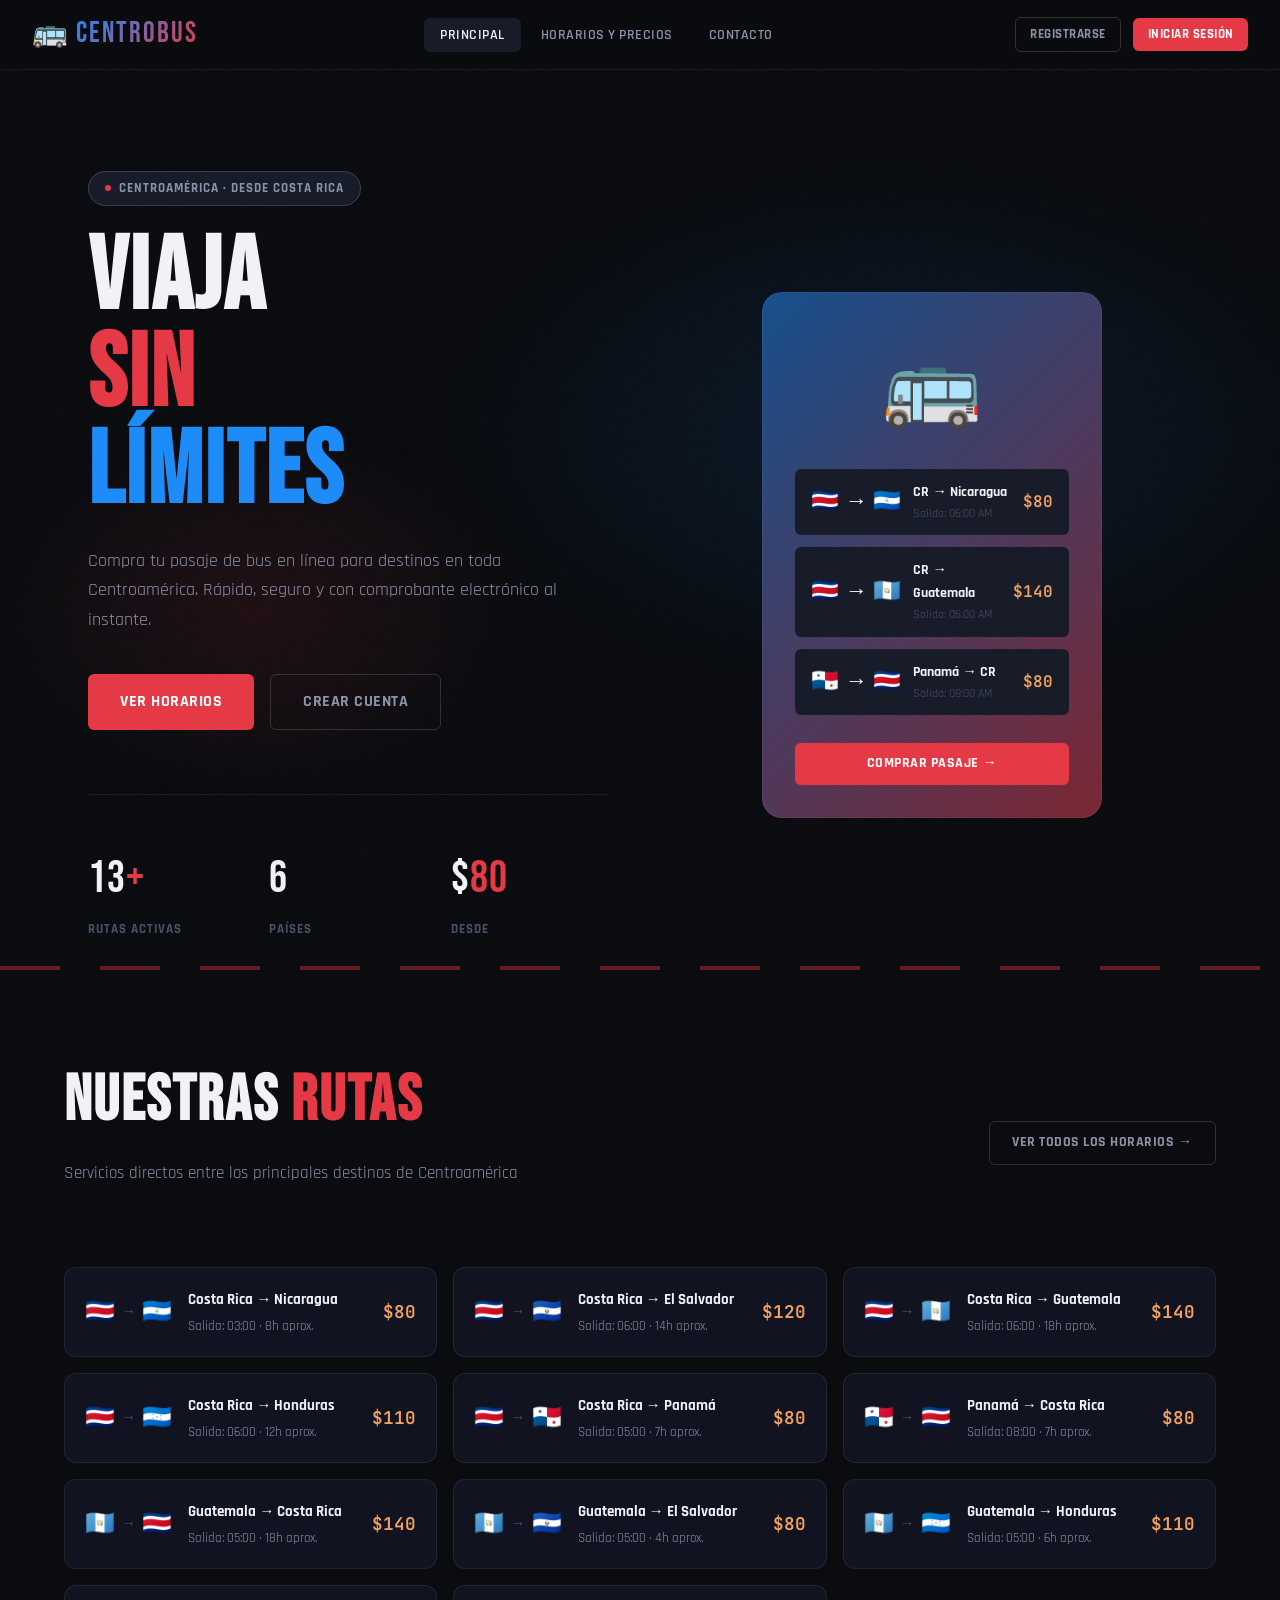
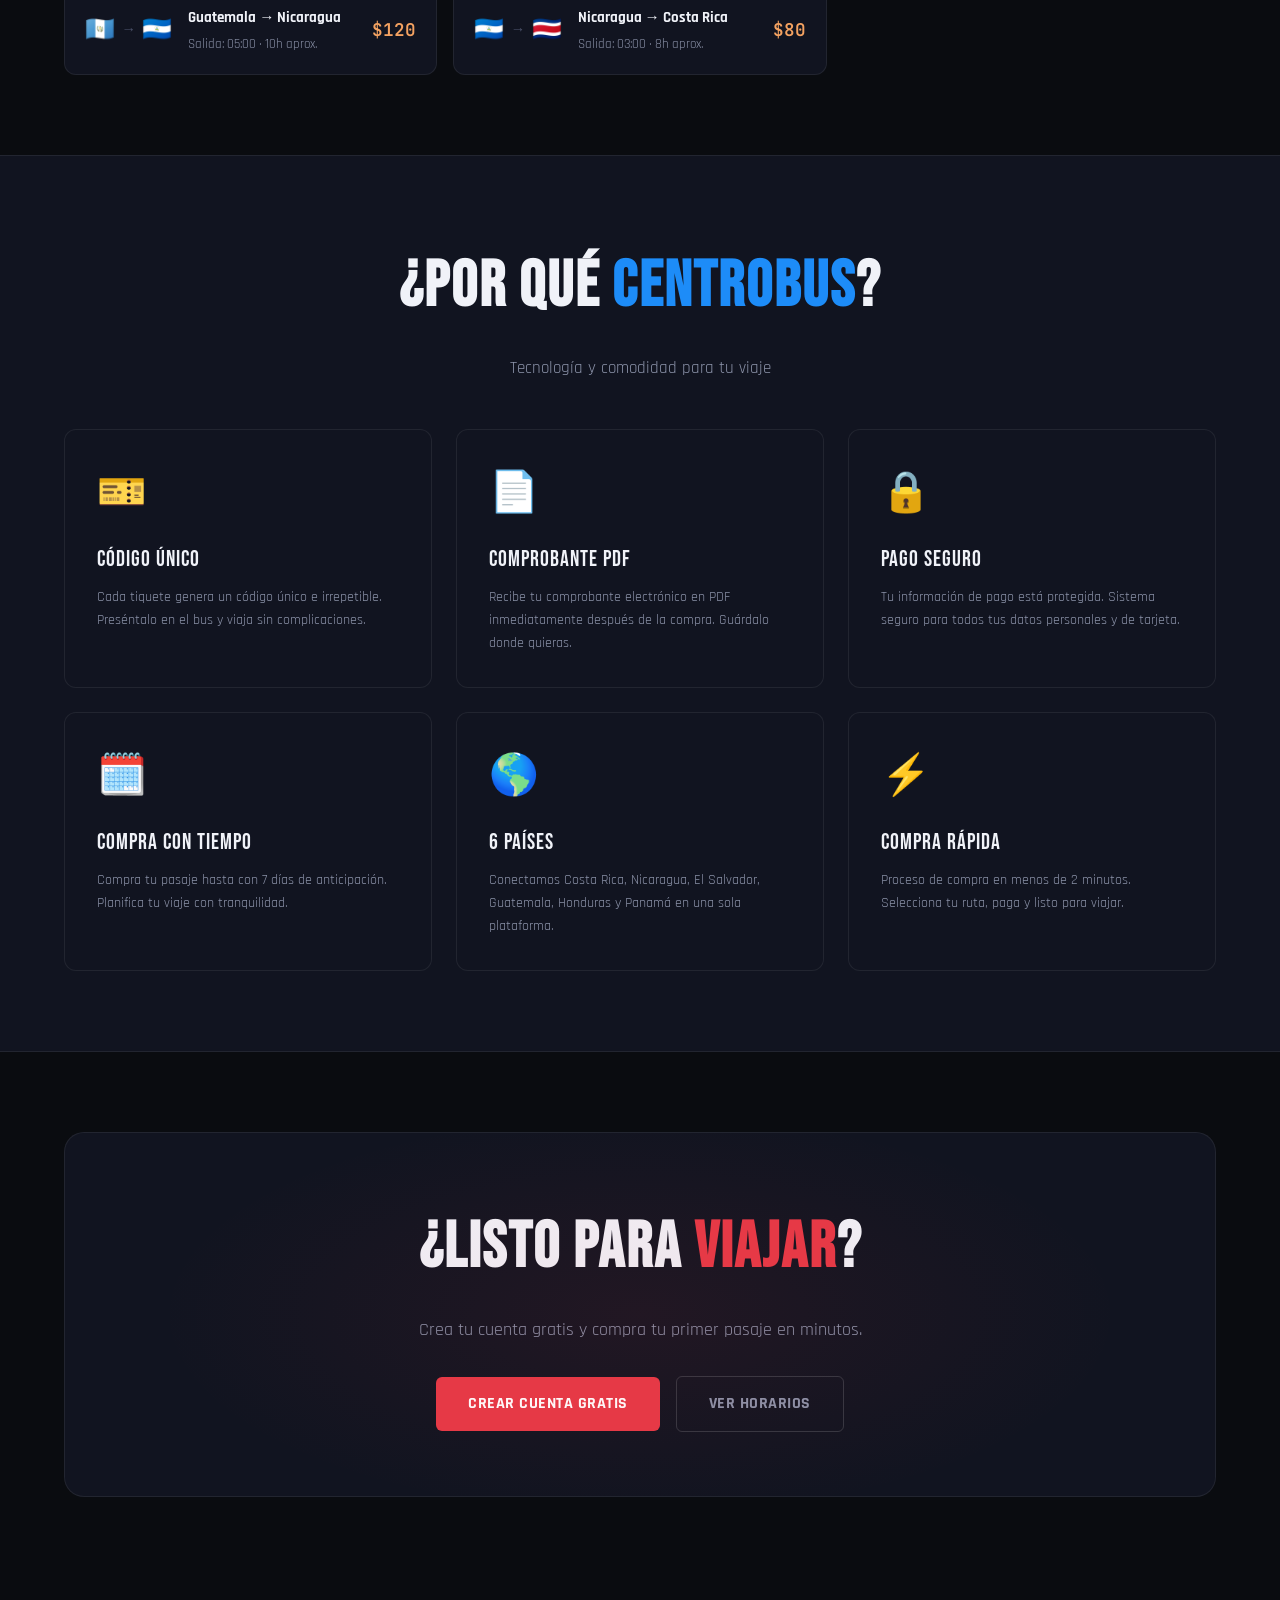
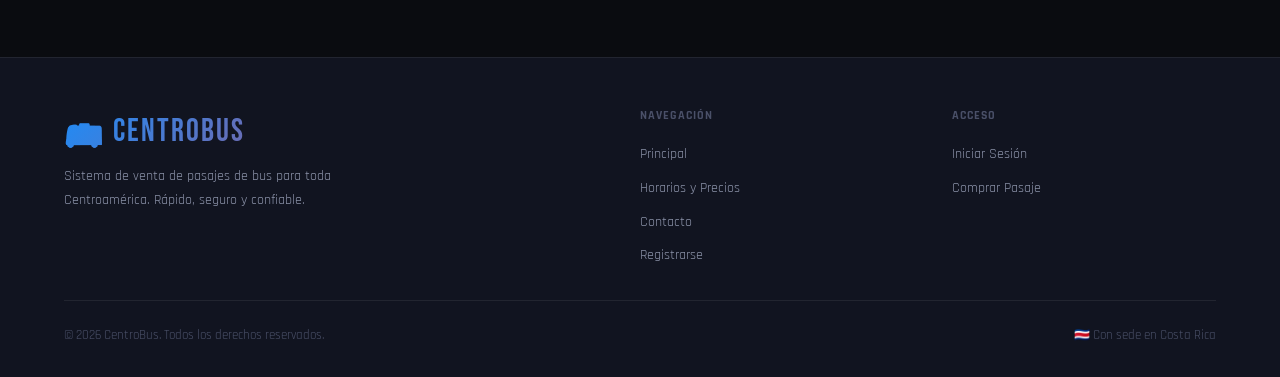
==== src/main/resources/static/index.html @ bdf1cc49 "refactor: mover frontend a src/main/resources/static para Spring Boot" ====
<!DOCTYPE html>
<html lang="es">
<head>
  <meta charset="UTF-8" />
  <meta name="viewport" content="width=device-width, initial-scale=1.0" />
  <title>CentroBus — Viajes Internacionales Centroamérica</title>
  <link rel="stylesheet" href="css/styles.css" />
  <style>
    /* ── Hero ──────────────────────────────────────────── */
    .hero {
      min-height: 100vh;
      display: flex;
      align-items: center;
      position: relative;
      overflow: hidden;
      padding-top: var(--nav-height);
    }

    .hero-bg {
      position: absolute;
      inset: 0;
      background:
        radial-gradient(ellipse 60% 50% at 70% 40%, rgba(29,140,248,0.12) 0%, transparent 60%),
        radial-gradient(ellipse 40% 40% at 20% 60%, rgba(230,57,70,0.10) 0%, transparent 55%);
      pointer-events: none;
    }

    /* Road lines decoration */
    .hero-road {
      position: absolute;
      bottom: 0;
      left: 0;
      right: 0;
      height: 4px;
      background: repeating-linear-gradient(
        90deg,
        var(--red) 0px,
        var(--red) 60px,
        transparent 60px,
        transparent 100px
      );
      opacity: 0.4;
    }

    .hero-content {
      position: relative;
      z-index: 1;
    }

    .hero-tag {
      display: inline-flex;
      align-items: center;
      gap: 0.5rem;
      background: var(--bg-elevated);
      border: 1px solid var(--border-bright);
      border-radius: 100px;
      padding: 0.4rem 1rem;
      font-size: 0.8rem;
      font-weight: 700;
      text-transform: uppercase;
      letter-spacing: 1px;
      color: var(--text-secondary);
      margin-bottom: 1.5rem;
      animation: fadeUp 0.4s ease forwards;
    }

    .hero-tag .dot {
      width: 6px;
      height: 6px;
      background: var(--red);
      border-radius: 50%;
      animation: pulse-red 2s infinite;
    }

    .hero-title {
      font-family: var(--font-display);
      font-size: clamp(3.5rem, 8vw, 7rem);
      line-height: 0.95;
      letter-spacing: 2px;
      margin-bottom: 1.5rem;
      animation: fadeUp 0.5s ease 0.1s both;
    }

    .hero-title .line-red {
      color: var(--red);
      display: block;
    }

    .hero-title .line-blue {
      color: var(--blue);
      display: block;
    }

    .hero-desc {
      font-size: 1.15rem;
      color: var(--text-secondary);
      max-width: 520px;
      margin-bottom: 2.5rem;
      animation: fadeUp 0.5s ease 0.2s both;
    }

    .hero-actions {
      display: flex;
      gap: 1rem;
      flex-wrap: wrap;
      animation: fadeUp 0.5s ease 0.3s both;
    }

    .hero-stats {
      display: grid;
      grid-template-columns: repeat(3, 1fr);
      gap: 1.5rem;
      margin-top: 4rem;
      padding-top: 3rem;
      border-top: 1px solid var(--border);
      animation: fadeUp 0.5s ease 0.4s both;
    }

    .stat-value {
      font-family: var(--font-display);
      font-size: 2.8rem;
      letter-spacing: 1px;
      color: var(--text-primary);
    }

    .stat-value span { color: var(--red); }

    .stat-label {
      color: var(--text-muted);
      font-size: 0.8rem;
      text-transform: uppercase;
      letter-spacing: 1px;
      font-weight: 700;
      margin-top: 0.25rem;
    }

    /* Decorative bus illustration */
    .hero-visual {
      position: relative;
      z-index: 1;
      display: flex;
      align-items: center;
      justify-content: center;
    }

    .bus-card {
      background: var(--bg-card);
      border: 1px solid var(--border);
      border-radius: var(--radius-lg);
      padding: 2rem;
      width: 340px;
      animation: fadeUp 0.6s ease 0.2s both;
      position: relative;
    }

    .bus-card::before {
      content: '';
      position: absolute;
      inset: -1px;
      border-radius: var(--radius-lg);
      background: linear-gradient(135deg, var(--blue), var(--red));
      z-index: -1;
      opacity: 0.5;
    }

    .bus-icon-big {
      font-size: 5rem;
      text-align: center;
      display: block;
      margin-bottom: 1rem;
    }

    .route-preview {
      display: flex;
      align-items: center;
      gap: 0.75rem;
      background: var(--bg-elevated);
      border-radius: var(--radius-sm);
      padding: 0.75rem 1rem;
      margin-bottom: 0.75rem;
    }

    .route-preview-flags {
      font-size: 1.4rem;
      display: flex;
      align-items: center;
      gap: 0.3rem;
    }

    .route-preview-info {
      flex: 1;
    }

    .route-preview-name {
      font-weight: 700;
      font-size: 0.9rem;
    }

    .route-preview-time {
      font-size: 0.75rem;
      color: var(--text-muted);
    }

    .route-preview-price {
      font-family: var(--font-mono);
      color: var(--gold);
      font-weight: 600;
    }

    /* ── Rutas section ─────────────────────────────────── */
    .routes-grid {
      display: grid;
      grid-template-columns: repeat(auto-fill, minmax(280px, 1fr));
      gap: 1rem;
    }

    .route-card {
      background: var(--bg-card);
      border: 1px solid var(--border);
      border-radius: var(--radius-md);
      padding: 1.25rem;
      display: flex;
      align-items: center;
      justify-content: space-between;
      transition: all 0.25s;
      cursor: pointer;
    }

    .route-card:hover {
      border-color: var(--blue);
      box-shadow: var(--shadow-blue);
      transform: translateY(-2px);
    }

    .route-flags {
      font-size: 1.5rem;
      display: flex;
      align-items: center;
      gap: 0.4rem;
    }

    .route-arrow {
      color: var(--text-muted);
      font-size: 0.9rem;
    }

    .route-info {
      flex: 1;
      padding: 0 1rem;
    }

    .route-name {
      font-weight: 700;
      font-size: 0.95rem;
    }

    .route-time {
      font-size: 0.8rem;
      color: var(--text-secondary);
      margin-top: 0.2rem;
    }

    .route-price-col {
      text-align: right;
    }

    /* ── Features ──────────────────────────────────────── */
    .features-grid {
      display: grid;
      grid-template-columns: repeat(3, 1fr);
      gap: 1.5rem;
    }

    .feature-card {
      background: var(--bg-card);
      border: 1px solid var(--border);
      border-radius: var(--radius-md);
      padding: 2rem;
      position: relative;
      overflow: hidden;
    }

    .feature-card::after {
      content: '';
      position: absolute;
      bottom: 0; left: 0; right: 0;
      height: 3px;
      background: linear-gradient(90deg, var(--red), var(--blue));
      transform: scaleX(0);
      transition: transform 0.3s;
      transform-origin: left;
    }

    .feature-card:hover::after { transform: scaleX(1); }

    .feature-icon {
      font-size: 2.5rem;
      margin-bottom: 1rem;
    }

    .feature-title {
      font-family: var(--font-display);
      font-size: 1.4rem;
      letter-spacing: 1px;
      margin-bottom: 0.5rem;
    }

    .feature-desc {
      color: var(--text-secondary);
      font-size: 0.9rem;
      line-height: 1.6;
    }

    /* ── CTA ───────────────────────────────────────────── */
    .cta-section {
      background: var(--bg-card);
      border: 1px solid var(--border);
      border-radius: var(--radius-lg);
      padding: 4rem;
      text-align: center;
      position: relative;
      overflow: hidden;
    }

    .cta-section::before {
      content: '';
      position: absolute;
      inset: 0;
      background: radial-gradient(ellipse 60% 80% at 50% 50%, rgba(230,57,70,0.08) 0%, transparent 70%);
      pointer-events: none;
    }

    @media (max-width: 768px) {
      .features-grid { grid-template-columns: 1fr; }
      .hero-stats { grid-template-columns: 1fr 1fr; }
      .bus-card { display: none; }
    }
  </style>
</head>
<body>

<!-- ── Navbar ─────────────────────────────────────────────── -->
<nav class="navbar">
  <a href="index.html" class="navbar-brand">
    <span class="brand-icon">🚌</span>
    <span class="brand-text">CENTROBUS</span>
  </a>

  <ul class="navbar-links">
    <li><a href="index.html" class="active">Principal</a></li>
    <li><a href="horarios.html">Horarios y Precios</a></li>
    <li><a href="contacto.html">Contacto</a></li>
  </ul>

  <div class="navbar-actions" id="navActions">
    <a href="registro.html" class="btn btn-outline btn-sm">Registrarse</a>
    <a href="login.html" class="btn btn-primary btn-sm">Iniciar Sesión</a>
  </div>
</nav>

<!-- ── Hero ───────────────────────────────────────────────── -->
<div class="page-wrapper">
  <section class="hero">
    <div class="hero-bg"></div>
    <div class="hero-road"></div>

    <div class="container" style="display:grid; grid-template-columns: 1fr 1fr; gap: 4rem; align-items: center;">
      <div class="hero-content">
        <div class="hero-tag">
          <span class="dot"></span>
          Centroamérica · Desde Costa Rica
        </div>

        <h1 class="hero-title">
          VIAJA
          <span class="line-red">SIN</span>
          <span class="line-blue">LÍMITES</span>
        </h1>

        <p class="hero-desc">
          Compra tu pasaje de bus en línea para destinos en toda Centroamérica.
          Rápido, seguro y con comprobante electrónico al instante.
        </p>

        <div class="hero-actions">
          <a href="horarios.html" class="btn btn-primary btn-lg">Ver Horarios</a>
          <a href="registro.html" class="btn btn-outline btn-lg">Crear Cuenta</a>
        </div>

        <div class="hero-stats">
          <div>
            <div class="stat-value">13<span>+</span></div>
            <div class="stat-label">Rutas activas</div>
          </div>
          <div>
            <div class="stat-value">6<span></span></div>
            <div class="stat-label">Países</div>
          </div>
          <div>
            <div class="stat-value">$<span>80</span></div>
            <div class="stat-label">Desde</div>
          </div>
        </div>
      </div>

      <div class="hero-visual">
        <div class="bus-card">
          <span class="bus-icon-big">🚌</span>

          <div class="route-preview">
            <span class="route-preview-flags">🇨🇷 → 🇳🇮</span>
            <div class="route-preview-info">
              <div class="route-preview-name">CR → Nicaragua</div>
              <div class="route-preview-time">Salida: 06:00 AM</div>
            </div>
            <span class="route-preview-price">$80</span>
          </div>

          <div class="route-preview">
            <span class="route-preview-flags">🇨🇷 → 🇬🇹</span>
            <div class="route-preview-info">
              <div class="route-preview-name">CR → Guatemala</div>
              <div class="route-preview-time">Salida: 06:00 AM</div>
            </div>
            <span class="route-preview-price">$140</span>
          </div>

          <div class="route-preview">
            <span class="route-preview-flags">🇵🇦 → 🇨🇷</span>
            <div class="route-preview-info">
              <div class="route-preview-name">Panamá → CR</div>
              <div class="route-preview-time">Salida: 08:00 AM</div>
            </div>
            <span class="route-preview-price">$80</span>
          </div>

          <a href="compra.html" class="btn btn-primary w-full mt-2">Comprar Pasaje →</a>
        </div>
      </div>
    </div>
  </section>

  <!-- ── Rutas ───────────────────────────────────────────── -->
  <section class="section">
    <div class="container">
      <div class="flex-between mb-4">
        <div>
          <h2 class="section-title">NUESTRAS <span class="text-red">RUTAS</span></h2>
          <p class="section-subtitle">Servicios directos entre los principales destinos de Centroamérica</p>
        </div>
        <a href="horarios.html" class="btn btn-outline">Ver todos los horarios →</a>
      </div>

      <div class="routes-grid" id="routesGrid"></div>
    </div>
  </section>

  <!-- ── Features ───────────────────────────────────────── -->
  <section class="section" style="background: var(--bg-card); border-top: 1px solid var(--border); border-bottom: 1px solid var(--border);">
    <div class="container">
      <h2 class="section-title text-center mb-2">¿POR QUÉ <span class="text-blue">CENTROBUS</span>?</h2>
      <p class="section-subtitle text-center">Tecnología y comodidad para tu viaje</p>

      <div class="features-grid">
        <div class="feature-card">
          <div class="feature-icon">🎫</div>
          <div class="feature-title">CÓDIGO ÚNICO</div>
          <p class="feature-desc">Cada tiquete genera un código único e irrepetible. Preséntalo en el bus y viaja sin complicaciones.</p>
        </div>
        <div class="feature-card">
          <div class="feature-icon">📄</div>
          <div class="feature-title">COMPROBANTE PDF</div>
          <p class="feature-desc">Recibe tu comprobante electrónico en PDF inmediatamente después de la compra. Guárdalo donde quieras.</p>
        </div>
        <div class="feature-card">
          <div class="feature-icon">🔒</div>
          <div class="feature-title">PAGO SEGURO</div>
          <p class="feature-desc">Tu información de pago está protegida. Sistema seguro para todos tus datos personales y de tarjeta.</p>
        </div>
        <div class="feature-card">
          <div class="feature-icon">🗓️</div>
          <div class="feature-title">COMPRA CON TIEMPO</div>
          <p class="feature-desc">Compra tu pasaje hasta con 7 días de anticipación. Planifica tu viaje con tranquilidad.</p>
        </div>
        <div class="feature-card">
          <div class="feature-icon">🌎</div>
          <div class="feature-title">6 PAÍSES</div>
          <p class="feature-desc">Conectamos Costa Rica, Nicaragua, El Salvador, Guatemala, Honduras y Panamá en una sola plataforma.</p>
        </div>
        <div class="feature-card">
          <div class="feature-icon">⚡</div>
          <div class="feature-title">COMPRA RÁPIDA</div>
          <p class="feature-desc">Proceso de compra en menos de 2 minutos. Selecciona tu ruta, paga y listo para viajar.</p>
        </div>
      </div>
    </div>
  </section>

  <!-- ── CTA ─────────────────────────────────────────────── -->
  <section class="section">
    <div class="container">
      <div class="cta-section">
        <h2 class="section-title mb-2">¿LISTO PARA <span class="text-red">VIAJAR</span>?</h2>
        <p style="color: var(--text-secondary); font-size: 1.1rem; margin-bottom: 2rem;">
          Crea tu cuenta gratis y compra tu primer pasaje en minutos.
        </p>
        <div class="flex-center gap-2">
          <a href="registro.html" class="btn btn-primary btn-lg">Crear Cuenta Gratis</a>
          <a href="horarios.html" class="btn btn-outline btn-lg">Ver Horarios</a>
        </div>
      </div>
    </div>
  </section>

  <!-- ── Footer ──────────────────────────────────────────── -->
  <footer class="footer">
    <div class="container">
      <div class="footer-grid">
        <div class="footer-brand">
          <div class="brand-text">🚌 CENTROBUS</div>
          <p class="footer-desc">Sistema de venta de pasajes de bus para toda Centroamérica. Rápido, seguro y confiable.</p>
        </div>
        <div>
          <div class="footer-title">Navegación</div>
          <ul class="footer-links">
            <li><a href="index.html">Principal</a></li>
            <li><a href="horarios.html">Horarios y Precios</a></li>
            <li><a href="contacto.html">Contacto</a></li>
            <li><a href="registro.html">Registrarse</a></li>
          </ul>
        </div>
        <div>
          <div class="footer-title">Acceso</div>
          <ul class="footer-links">
            <li><a href="login.html">Iniciar Sesión</a></li>
            <li><a href="compra.html">Comprar Pasaje</a></li>
          </ul>
        </div>
      </div>
      <div class="footer-bottom">
        <span>© 2026 CentroBus. Todos los derechos reservados.</span>
        <span>🇨🇷 Con sede en Costa Rica</span>
      </div>
    </div>
  </footer>
</div>

<script src="js/mock-data.js"></script>
<script>
  // ── Navbar dinámico según sesión ───────────────────────
  function renderNavActions() {
    const el = document.getElementById('navActions');
    if (isLoggedIn()) {
      el.innerHTML = `
        <span class="nav-user">👤 <span>${SESSION_USER.nombre}</span></span>
        <a href="compra.html" class="btn btn-secondary btn-sm">Mis Pasajes</a>
        <button class="btn btn-ghost btn-sm" onclick="logout()">Salir</button>
      `;
    }
  }

  // ── Renderizar rutas ────────────────────────────────────
  function renderRoutes() {
    const grid = document.getElementById('routesGrid');
    // Mostrar rutas únicas (sin duplicar origen-destino)
    const seen = new Set();
    const uniqueRoutes = RUTAS.filter(r => {
      const key = `${r.origen}-${r.destino}`;
      if (seen.has(key)) return false;
      seen.add(key);
      return true;
    });

    grid.innerHTML = uniqueRoutes.map(r => {
      const o = PAISES[r.origen];
      const d = PAISES[r.destino];
      return `
        <div class="route-card" onclick="window.location.href='horarios.html'">
          <div class="route-flags">
            ${o.bandera}
            <span class="route-arrow">→</span>
            ${d.bandera}
          </div>
          <div class="route-info">
            <div class="route-name">${o.nombre} → ${d.nombre}</div>
            <div class="route-time">Salida: ${r.horario} · ${r.duracionHoras}h aprox.</div>
          </div>
          <div class="route-price-col">
            <div class="price">$${r.precio}</div>
          </div>
        </div>
      `;
    }).join('');
  }

  renderNavActions();
  renderRoutes();
</script>
</body>
</html>
---- src/main/resources/static/css/styles.css ----
/* ============================================================
   CENTROBUS — Estilos globales
   Dark mode · Azul eléctrico + Rojo carretera
   ============================================================ */

@import url('https://fonts.googleapis.com/css2?family=Bebas+Neue&family=Rajdhani:wght@400;500;600;700&family=JetBrains+Mono:wght@400;600&display=swap');

/* ── Variables ─────────────────────────────────────────── */
:root {
  --bg-base:       #0a0c10;
  --bg-card:       #111420;
  --bg-elevated:   #181c28;
  --bg-input:      #1a1f2e;

  --red:           #e63946;
  --red-dark:      #b02030;
  --red-glow:      rgba(230, 57, 70, 0.25);

  --blue:          #1d8cf8;
  --blue-dark:     #0d6ed4;
  --blue-glow:     rgba(29, 140, 248, 0.25);

  --gold:          #f4a261;

  --text-primary:  #f0f2f8;
  --text-secondary:#8b92a8;
  --text-muted:    #4a5068;

  --border:        rgba(255,255,255,0.07);
  --border-bright: rgba(255,255,255,0.15);

  --radius-sm:     6px;
  --radius-md:     12px;
  --radius-lg:     20px;

  --font-display:  'Bebas Neue', sans-serif;
  --font-body:     'Rajdhani', sans-serif;
  --font-mono:     'JetBrains Mono', monospace;

  --shadow-card:   0 4px 24px rgba(0,0,0,0.4);
  --shadow-red:    0 0 20px var(--red-glow);
  --shadow-blue:   0 0 20px var(--blue-glow);

  --nav-height:    70px;
}

/* ── Reset ─────────────────────────────────────────────── */
*, *::before, *::after { box-sizing: border-box; margin: 0; padding: 0; }

html { scroll-behavior: smooth; }

body {
  background: var(--bg-base);
  color: var(--text-primary);
  font-family: var(--font-body);
  font-size: 16px;
  line-height: 1.6;
  min-height: 100vh;
  overflow-x: hidden;
}

/* Ruido de fondo sutil */
body::before {
  content: '';
  position: fixed;
  inset: 0;
  background-image: url("data:image/svg+xml,%3Csvg viewBox='0 0 200 200' xmlns='http://www.w3.org/2000/svg'%3E%3Cfilter id='n'%3E%3CfeTurbulence type='fractalNoise' baseFrequency='0.9' numOctaves='4' stitchTiles='stitch'/%3E%3C/filter%3E%3Crect width='100%25' height='100%25' filter='url(%23n)' opacity='0.03'/%3E%3C/svg%3E");
  pointer-events: none;
  z-index: 0;
  opacity: 0.4;
}

a { color: var(--blue); text-decoration: none; transition: color 0.2s; }
a:hover { color: var(--text-primary); }

img { max-width: 100%; display: block; }

/* ── Navegación ─────────────────────────────────────────── */
.navbar {
  position: fixed;
  top: 0; left: 0; right: 0;
  height: var(--nav-height);
  background: rgba(10, 12, 16, 0.9);
  backdrop-filter: blur(12px);
  border-bottom: 1px solid var(--border);
  display: flex;
  align-items: center;
  justify-content: space-between;
  padding: 0 2rem;
  z-index: 1000;
}

.navbar-brand {
  display: flex;
  align-items: center;
  gap: 0.5rem;
  text-decoration: none;
}

.navbar-brand .brand-icon {
  font-size: 1.8rem;
}

.navbar-brand .brand-text {
  font-family: var(--font-display);
  font-size: 1.8rem;
  letter-spacing: 2px;
  background: linear-gradient(135deg, var(--blue), var(--red));
  -webkit-background-clip: text;
  -webkit-text-fill-color: transparent;
  background-clip: text;
}

.navbar-links {
  display: flex;
  align-items: center;
  gap: 0.25rem;
  list-style: none;
}

.navbar-links a {
  color: var(--text-secondary);
  font-weight: 600;
  font-size: 0.9rem;
  letter-spacing: 0.5px;
  padding: 0.5rem 1rem;
  border-radius: var(--radius-sm);
  transition: all 0.2s;
  text-transform: uppercase;
}

.navbar-links a:hover,
.navbar-links a.active {
  color: var(--text-primary);
  background: var(--bg-elevated);
}

.navbar-actions {
  display: flex;
  align-items: center;
  gap: 0.75rem;
}

.nav-user {
  display: flex;
  align-items: center;
  gap: 0.5rem;
  color: var(--text-secondary);
  font-size: 0.85rem;
  font-weight: 600;
}

.nav-user span {
  color: var(--blue);
}

/* ── Botones ────────────────────────────────────────────── */
.btn {
  display: inline-flex;
  align-items: center;
  justify-content: center;
  gap: 0.5rem;
  padding: 0.6rem 1.4rem;
  border-radius: var(--radius-sm);
  font-family: var(--font-body);
  font-weight: 700;
  font-size: 0.9rem;
  letter-spacing: 0.5px;
  text-transform: uppercase;
  border: none;
  cursor: pointer;
  transition: all 0.2s;
  text-decoration: none;
  white-space: nowrap;
}

.btn-primary {
  background: var(--red);
  color: #fff;
}
.btn-primary:hover {
  background: var(--red-dark);
  color: #fff;
  box-shadow: var(--shadow-red);
  transform: translateY(-1px);
}

.btn-secondary {
  background: var(--blue);
  color: #fff;
}
.btn-secondary:hover {
  background: var(--blue-dark);
  color: #fff;
  box-shadow: var(--shadow-blue);
  transform: translateY(-1px);
}

.btn-outline {
  background: transparent;
  color: var(--text-secondary);
  border: 1px solid var(--border-bright);
}
.btn-outline:hover {
  color: var(--text-primary);
  border-color: var(--text-primary);
  background: var(--bg-elevated);
}

.btn-ghost {
  background: transparent;
  color: var(--red);
  border: 1px solid var(--red);
}
.btn-ghost:hover {
  background: var(--red);
  color: #fff;
}

.btn-lg {
  padding: 0.9rem 2rem;
  font-size: 1rem;
}

.btn-sm {
  padding: 0.4rem 0.9rem;
  font-size: 0.8rem;
}

/* ── Layout ─────────────────────────────────────────────── */
.page-wrapper {
  padding-top: var(--nav-height);
  min-height: 100vh;
}

.container {
  max-width: 1200px;
  margin: 0 auto;
  padding: 0 1.5rem;
}

.section {
  padding: 5rem 0;
}

.section-title {
  font-family: var(--font-display);
  font-size: clamp(2.5rem, 5vw, 4rem);
  letter-spacing: 2px;
  margin-bottom: 0.5rem;
}

.section-subtitle {
  color: var(--text-secondary);
  font-size: 1.05rem;
  margin-bottom: 3rem;
}

/* ── Cards ──────────────────────────────────────────────── */
.card {
  background: var(--bg-card);
  border: 1px solid var(--border);
  border-radius: var(--radius-md);
  padding: 1.5rem;
  transition: all 0.25s;
}

.card:hover {
  border-color: var(--border-bright);
  transform: translateY(-2px);
  box-shadow: var(--shadow-card);
}

.card-red {
  border-left: 3px solid var(--red);
}

.card-blue {
  border-left: 3px solid var(--blue);
}

/* ── Formularios ────────────────────────────────────────── */
.form-group {
  margin-bottom: 1.25rem;
}

.form-label {
  display: block;
  font-size: 0.8rem;
  font-weight: 700;
  text-transform: uppercase;
  letter-spacing: 1px;
  color: var(--text-secondary);
  margin-bottom: 0.4rem;
}

.form-control {
  width: 100%;
  background: var(--bg-input);
  border: 1px solid var(--border);
  border-radius: var(--radius-sm);
  color: var(--text-primary);
  font-family: var(--font-body);
  font-size: 1rem;
  padding: 0.7rem 1rem;
  transition: all 0.2s;
  outline: none;
}

.form-control:focus {
  border-color: var(--blue);
  box-shadow: 0 0 0 3px var(--blue-glow);
}

.form-control::placeholder {
  color: var(--text-muted);
}

select.form-control {
  cursor: pointer;
  appearance: none;
  background-image: url("data:image/svg+xml,%3Csvg xmlns='http://www.w3.org/2000/svg' width='12' height='12' viewBox='0 0 24 24' fill='none' stroke='%238b92a8' stroke-width='2'%3E%3Cpolyline points='6 9 12 15 18 9'%3E%3C/polyline%3E%3C/svg%3E");
  background-repeat: no-repeat;
  background-position: right 1rem center;
  padding-right: 2.5rem;
}

.form-grid {
  display: grid;
  grid-template-columns: 1fr 1fr;
  gap: 1rem;
}

.form-grid-3 {
  display: grid;
  grid-template-columns: 1fr 1fr 1fr;
  gap: 1rem;
}

/* ── Badges / Tags ──────────────────────────────────────── */
.badge {
  display: inline-flex;
  align-items: center;
  gap: 0.3rem;
  padding: 0.2rem 0.6rem;
  border-radius: 4px;
  font-size: 0.75rem;
  font-weight: 700;
  text-transform: uppercase;
  letter-spacing: 0.5px;
}

.badge-red { background: var(--red-glow); color: var(--red); border: 1px solid var(--red); }
.badge-blue { background: var(--blue-glow); color: var(--blue); border: 1px solid var(--blue); }
.badge-green { background: rgba(34,197,94,0.15); color: #22c55e; border: 1px solid #22c55e; }
.badge-gold { background: rgba(244,162,97,0.15); color: var(--gold); border: 1px solid var(--gold); }

/* ── Divisor decorativo ─────────────────────────────────── */
.divider {
  height: 1px;
  background: linear-gradient(90deg, transparent, var(--border-bright), transparent);
  margin: 2rem 0;
}

/* ── Alertas ────────────────────────────────────────────── */
.alert {
  padding: 0.9rem 1.2rem;
  border-radius: var(--radius-sm);
  font-size: 0.9rem;
  font-weight: 600;
  margin-bottom: 1rem;
  display: flex;
  align-items: center;
  gap: 0.5rem;
}

.alert-error {
  background: var(--red-glow);
  border: 1px solid var(--red);
  color: var(--red);
}

.alert-success {
  background: rgba(34,197,94,0.1);
  border: 1px solid #22c55e;
  color: #22c55e;
}

.alert-info {
  background: var(--blue-glow);
  border: 1px solid var(--blue);
  color: var(--blue);
}

/* ── Tabla ──────────────────────────────────────────────── */
.table-wrapper {
  overflow-x: auto;
  border-radius: var(--radius-md);
  border: 1px solid var(--border);
}

table {
  width: 100%;
  border-collapse: collapse;
  font-size: 0.95rem;
}

thead {
  background: var(--bg-elevated);
}

th {
  padding: 1rem 1.25rem;
  text-align: left;
  font-size: 0.75rem;
  font-weight: 700;
  text-transform: uppercase;
  letter-spacing: 1px;
  color: var(--text-secondary);
  border-bottom: 1px solid var(--border);
}

td {
  padding: 1rem 1.25rem;
  border-bottom: 1px solid var(--border);
  color: var(--text-primary);
}

tbody tr:last-child td { border-bottom: none; }

tbody tr {
  transition: background 0.15s;
}

tbody tr:hover {
  background: var(--bg-elevated);
}

/* ── Precio highlight ───────────────────────────────────── */
.price {
  font-family: var(--font-mono);
  font-size: 1.1rem;
  font-weight: 600;
  color: var(--gold);
}

.price-lg {
  font-family: var(--font-mono);
  font-size: 1.8rem;
  font-weight: 600;
  color: var(--gold);
}

/* ── Footer ─────────────────────────────────────────────── */
.footer {
  background: var(--bg-card);
  border-top: 1px solid var(--border);
  padding: 3rem 0 2rem;
  margin-top: 5rem;
}

.footer-grid {
  display: grid;
  grid-template-columns: 2fr 1fr 1fr;
  gap: 3rem;
  margin-bottom: 2rem;
}

.footer-brand .brand-text {
  font-family: var(--font-display);
  font-size: 2rem;
  letter-spacing: 2px;
  background: linear-gradient(135deg, var(--blue), var(--red));
  -webkit-background-clip: text;
  -webkit-text-fill-color: transparent;
  background-clip: text;
}

.footer-desc {
  color: var(--text-secondary);
  font-size: 0.9rem;
  margin-top: 0.5rem;
  max-width: 280px;
}

.footer-title {
  font-size: 0.75rem;
  font-weight: 700;
  text-transform: uppercase;
  letter-spacing: 1px;
  color: var(--text-muted);
  margin-bottom: 1rem;
}

.footer-links {
  list-style: none;
  display: flex;
  flex-direction: column;
  gap: 0.5rem;
}

.footer-links a {
  color: var(--text-secondary);
  font-size: 0.9rem;
  transition: color 0.2s;
}

.footer-links a:hover { color: var(--text-primary); }

.footer-bottom {
  border-top: 1px solid var(--border);
  padding-top: 1.5rem;
  display: flex;
  align-items: center;
  justify-content: space-between;
  color: var(--text-muted);
  font-size: 0.8rem;
}

/* ── Animaciones ────────────────────────────────────────── */
@keyframes fadeUp {
  from { opacity: 0; transform: translateY(20px); }
  to   { opacity: 1; transform: translateY(0); }
}

@keyframes pulse-red {
  0%, 100% { box-shadow: 0 0 0 0 var(--red-glow); }
  50%       { box-shadow: 0 0 20px 4px var(--red-glow); }
}

@keyframes shimmer {
  0%   { background-position: -200% center; }
  100% { background-position:  200% center; }
}

.fade-up {
  animation: fadeUp 0.5s ease forwards;
}

/* ── Spinner ────────────────────────────────────────────── */
.spinner {
  width: 20px;
  height: 20px;
  border: 2px solid var(--border);
  border-top-color: var(--blue);
  border-radius: 50%;
  animation: spin 0.7s linear infinite;
  display: inline-block;
}

@keyframes spin {
  to { transform: rotate(360deg); }
}

/* ── Utilidades ─────────────────────────────────────────── */
.text-red    { color: var(--red); }
.text-blue   { color: var(--blue); }
.text-gold   { color: var(--gold); }
.text-muted  { color: var(--text-muted); }
.text-secondary { color: var(--text-secondary); }
.text-center { text-align: center; }
.text-right  { text-align: right; }

.mt-1 { margin-top: 0.5rem; }
.mt-2 { margin-top: 1rem; }
.mt-3 { margin-top: 1.5rem; }
.mt-4 { margin-top: 2rem; }
.mb-1 { margin-bottom: 0.5rem; }
.mb-2 { margin-bottom: 1rem; }
.mb-3 { margin-bottom: 1.5rem; }
.mb-4 { margin-bottom: 2rem; }

.flex        { display: flex; }
.flex-center { display: flex; align-items: center; justify-content: center; }
.flex-between{ display: flex; align-items: center; justify-content: space-between; }
.gap-1       { gap: 0.5rem; }
.gap-2       { gap: 1rem; }
.gap-3       { gap: 1.5rem; }
.w-full      { width: 100%; }
.hidden      { display: none !important; }

/* ── Responsive ─────────────────────────────────────────── */
@media (max-width: 768px) {
  .navbar-links { display: none; }
  .form-grid, .form-grid-3 { grid-template-columns: 1fr; }
  .footer-grid  { grid-template-columns: 1fr; gap: 2rem; }
  .section      { padding: 3rem 0; }
}
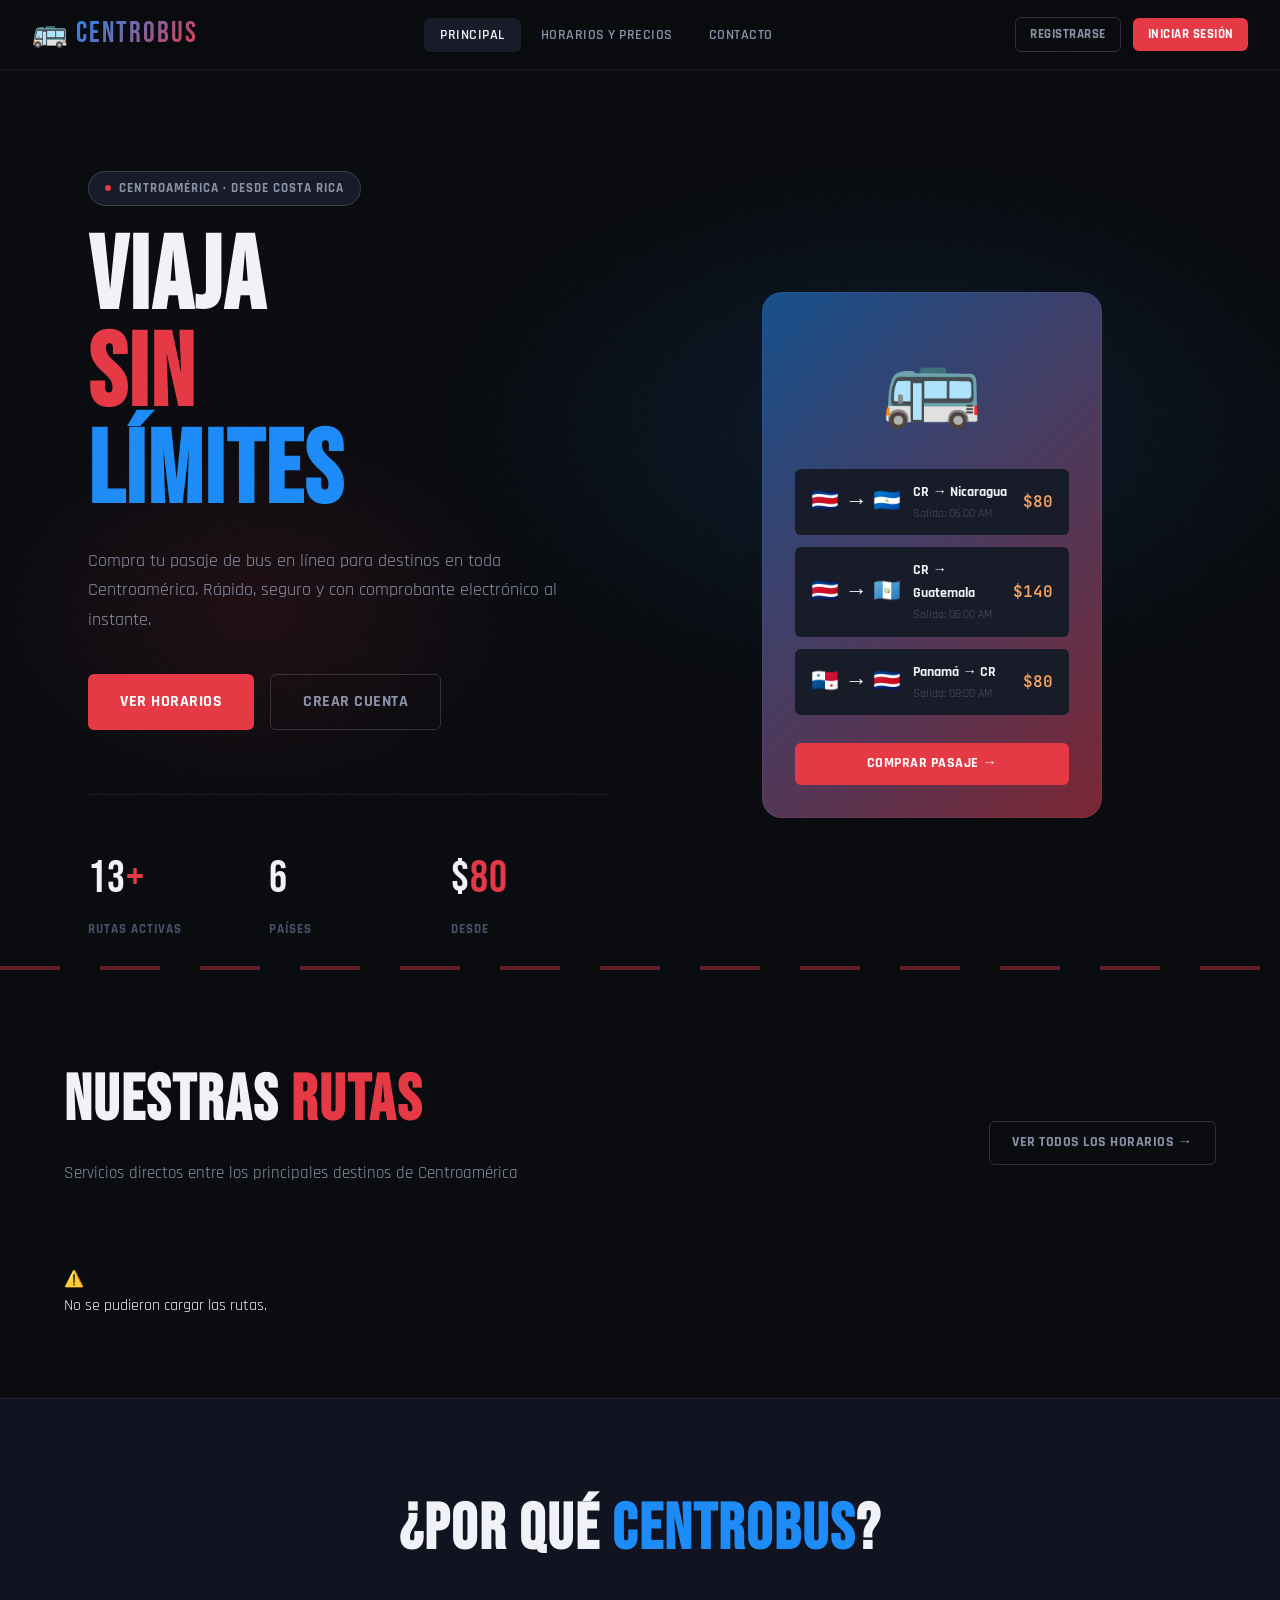
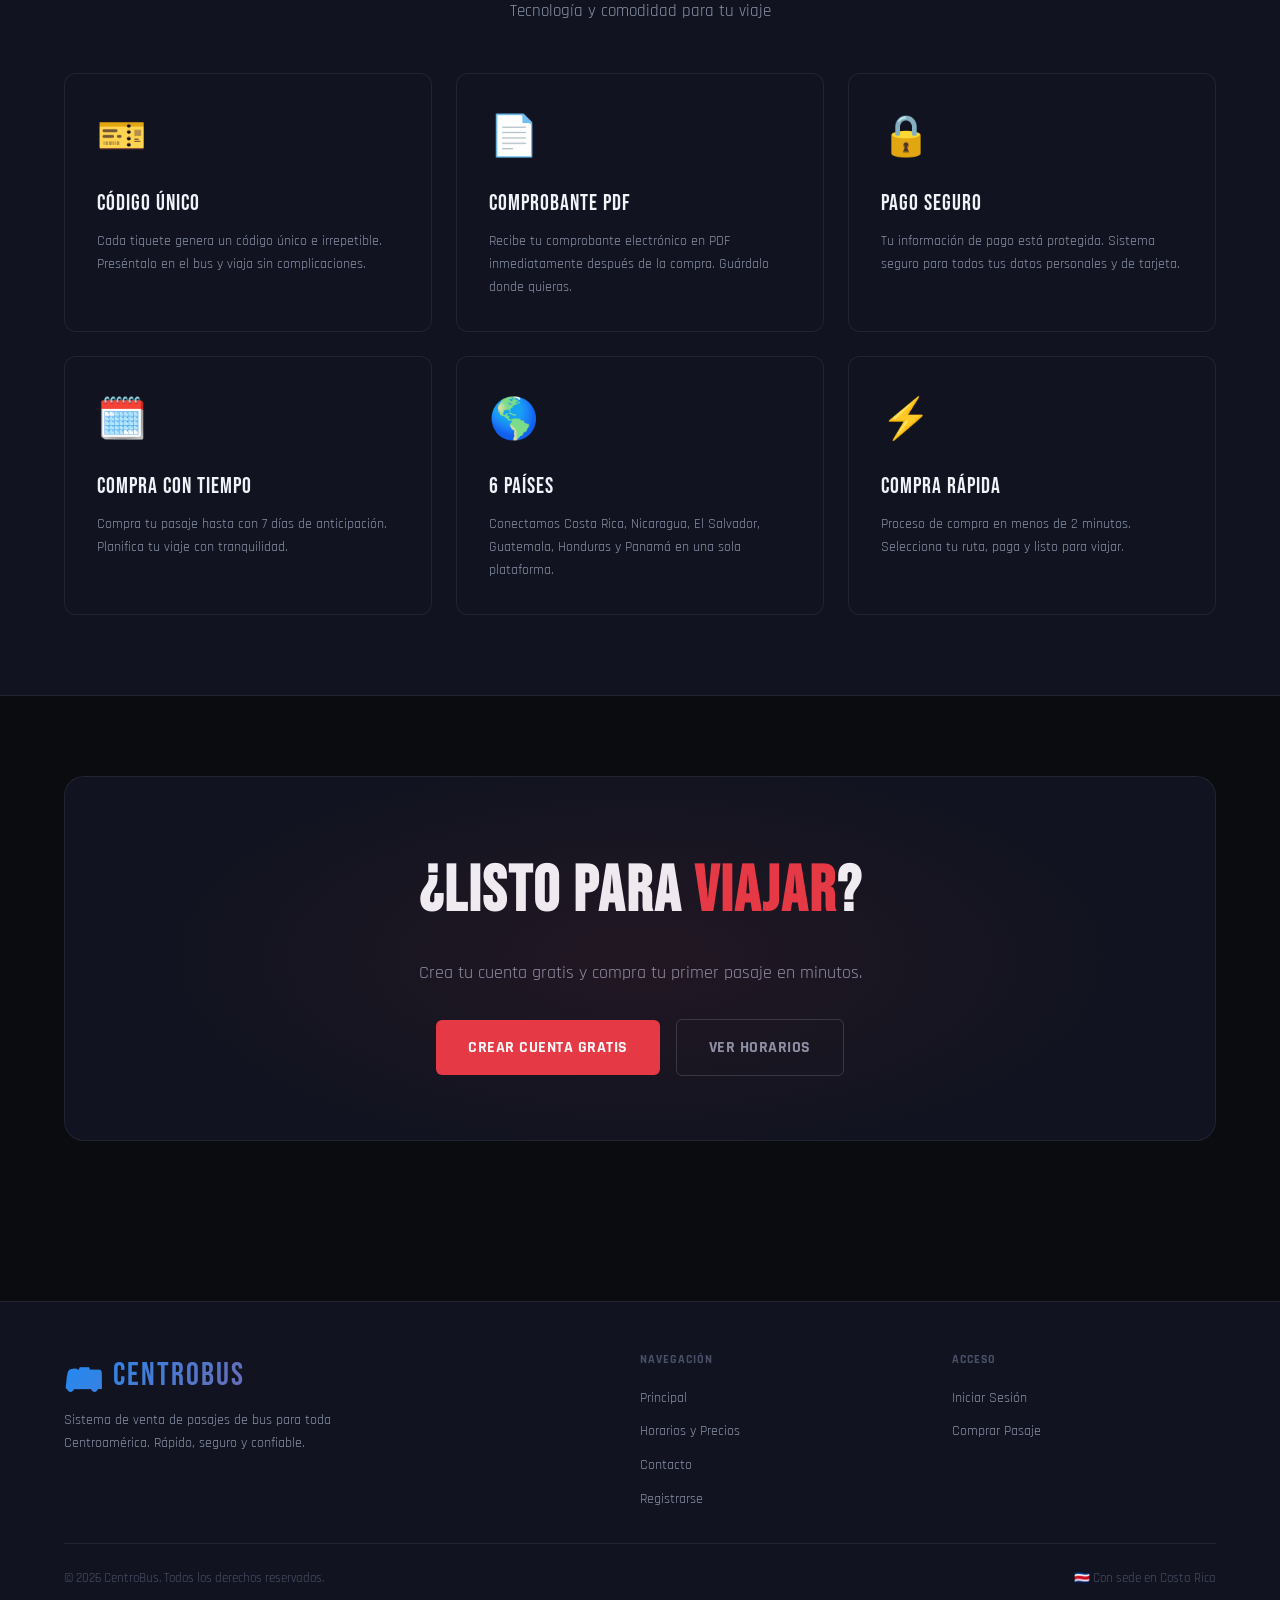
==== commit 4aa8f6ff: "feat(frontend): connect static pages to real backend API with CSRF-aware client Replaces mock data l" ====
--- a/src/main/resources/static/index.html
+++ b/src/main/resources/static/index.html
@@ -546,51 +546,59 @@
 </div>
 
 <script src="js/mock-data.js"></script>
+<script src="js/api-client.js"></script>
+<script src="js/session.js"></script>
 <script>
   // ── Navbar dinámico según sesión ───────────────────────
   function renderNavActions() {
     const el = document.getElementById('navActions');
-    if (isLoggedIn()) {
+    if (Session.isLoggedIn()) {
+      const user = Session.current();
       el.innerHTML = `
-        <span class="nav-user">👤 <span>${SESSION_USER.nombre}</span></span>
+        <span class="nav-user">👤 <span>${user.nombre}</span></span>
         <a href="compra.html" class="btn btn-secondary btn-sm">Mis Pasajes</a>
-        <button class="btn btn-ghost btn-sm" onclick="logout()">Salir</button>
+        <button class="btn btn-ghost btn-sm" onclick="Session.logout()">Salir</button>
       `;
     }
   }
 
   // ── Renderizar rutas ────────────────────────────────────
-  function renderRoutes() {
+  async function renderRoutes() {
     const grid = document.getElementById('routesGrid');
-    // Mostrar rutas únicas (sin duplicar origen-destino)
-    const seen = new Set();
-    const uniqueRoutes = RUTAS.filter(r => {
-      const key = `${r.origen}-${r.destino}`;
-      if (seen.has(key)) return false;
-      seen.add(key);
-      return true;
-    });
-
-    grid.innerHTML = uniqueRoutes.map(r => {
-      const o = PAISES[r.origen];
-      const d = PAISES[r.destino];
-      return `
+    try {
+      const routes = await ApiClient.get('/api/routes/catalog');
+      const seen = new Set();
+      const uniqueRoutes = routes.filter(r => {
+        const key = `${r.originCode}-${r.destinationCode}`;
+        if (seen.has(key)) return false;
+        seen.add(key);
+        return true;
+      });
+
+      grid.innerHTML = uniqueRoutes.map(r => `
         <div class="route-card" onclick="window.location.href='horarios.html'">
           <div class="route-flags">
-            ${o.bandera}
+            ${r.originFlag}
             <span class="route-arrow">→</span>
-            ${d.bandera}
+            ${r.destinationFlag}
           </div>
           <div class="route-info">
-            <div class="route-name">${o.nombre} → ${d.nombre}</div>
-            <div class="route-time">Salida: ${r.horario} · ${r.duracionHoras}h aprox.</div>
+            <div class="route-name">${r.originName} → ${r.destinationName}</div>
+            <div class="route-time">Duración: ~${r.durationHours}h</div>
           </div>
           <div class="route-price-col">
-            <div class="price">$${r.precio}</div>
-          </div>
+            <div class="price">$${r.basePrice}</div>
+          </div>
+        </div>
+      `).join('');
+    } catch (error) {
+      grid.innerHTML = `
+        <div class="empty-state">
+          <div class="icon">⚠️</div>
+          <p>No se pudieron cargar las rutas.</p>
         </div>
       `;
-    }).join('');
+    }
   }
 
   renderNavActions();
